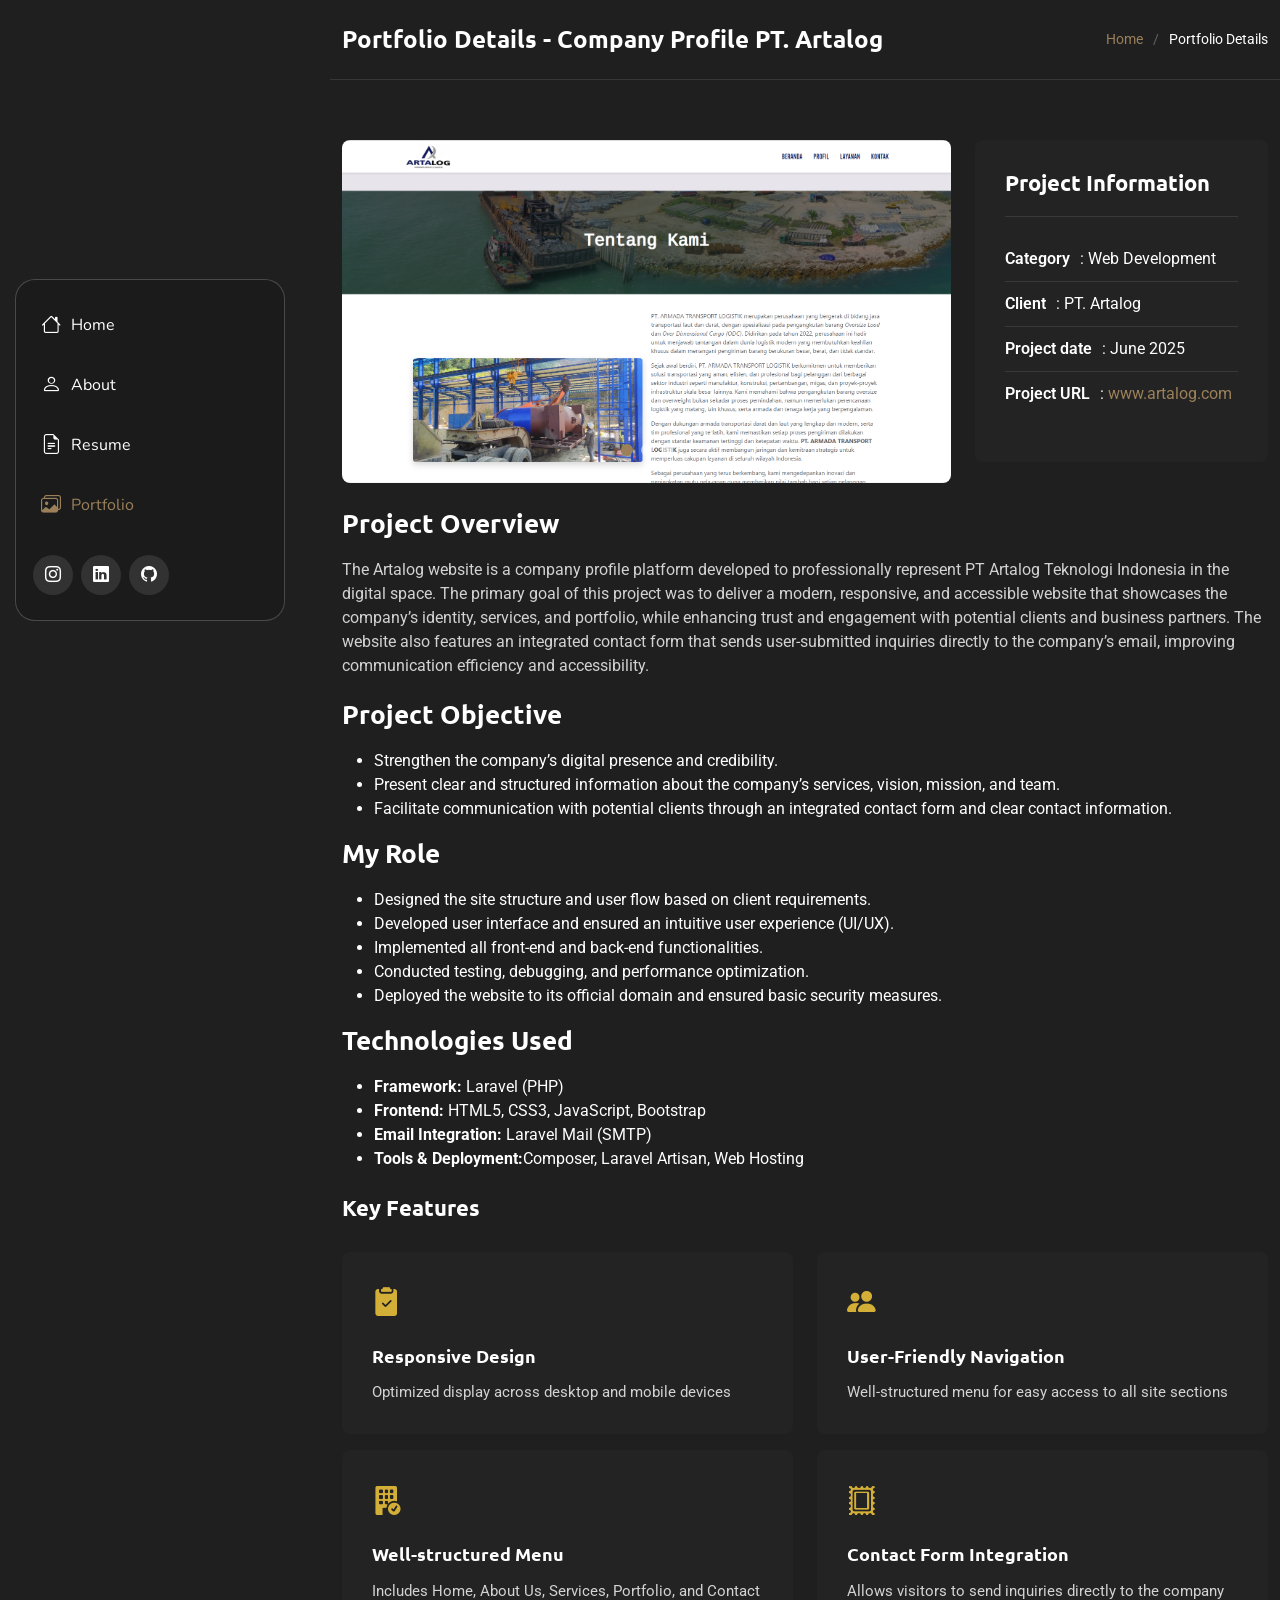
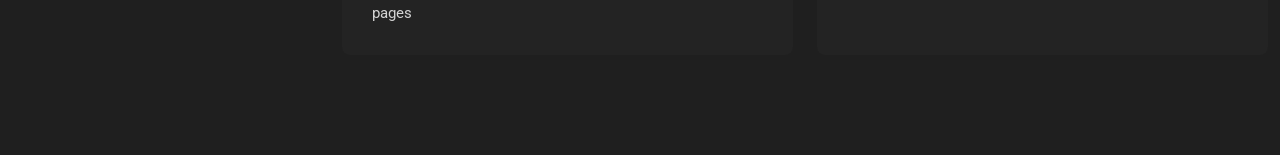
==== portfolio-details-1.html @ 183f801d "v1" ====
<!DOCTYPE html>
<html lang="en">

<head>
  <meta charset="utf-8">
  <meta content="width=device-width, initial-scale=1.0" name="viewport">
  <title>Portfolio Details - Company Profile PT. Artalog</title>
  <meta name="description" content="">
  <meta name="keywords" content="">

  <!-- Favicons -->
  <link href="assets/img/rocket.png" rel="icon">
  <link href="assets/img/rocket.png" rel="apple-touch-icon">

  <!-- Fonts -->
  <link href="https://fonts.googleapis.com" rel="preconnect">
  <link href="https://fonts.gstatic.com" rel="preconnect" crossorigin>
  <link href="https://fonts.googleapis.com/css2?family=Roboto:ital,wght@0,100;0,300;0,400;0,500;0,700;0,900;1,100;1,300;1,400;1,500;1,700;1,900&family=Ubuntu:ital,wght@0,300;0,400;0,500;0,700;1,300;1,400;1,500;1,700&family=Nunito:ital,wght@0,200;0,300;0,400;0,500;0,600;0,700;0,800;0,900;1,200;1,300;1,400;1,500;1,600;1,700;1,800;1,900&display=swap" rel="stylesheet">

  <!-- Vendor CSS Files -->
  <link href="assets/vendor/bootstrap/css/bootstrap.min.css" rel="stylesheet">
  <link href="assets/vendor/bootstrap-icons/bootstrap-icons.css" rel="stylesheet">
  <link href="assets/vendor/aos/aos.css" rel="stylesheet">
  <link href="assets/vendor/glightbox/css/glightbox.min.css" rel="stylesheet">
  <link href="assets/vendor/swiper/swiper-bundle.min.css" rel="stylesheet">
  <link rel="stylesheet" href="https://cdnjs.cloudflare.com/ajax/libs/font-awesome/4.7.0/css/font-awesome.min.css">

  <!-- Main CSS File -->
  <link href="assets/css/main.css" rel="stylesheet">

  <!-- =======================================================
  * Template Name: SnapFolio
  * Template URL: https://bootstrapmade.com/snapfolio-bootstrap-portfolio-template/
  * Updated: Jun 13 2025 with Bootstrap v5.3.6
  * Author: BootstrapMade.com
  * License: https://bootstrapmade.com/license/
  ======================================================== -->
</head>

<body class="portfolio-details-page">

  <header id="header" class="header dark-background d-flex flex-column justify-content-center">
    <i class="header-toggle d-xl-none bi bi-list"></i>

    <div class="header-container d-flex flex-column align-items-start">
      <nav id="navmenu" class="navmenu">
        <ul>
          <li><a href="index.html#hero"><i class="bi bi-house navicon"></i>Home</a></li>
          <li><a href="index.html#about"><i class="bi bi-person navicon"></i> About</a></li>
          <li><a href="index.html#resume"><i class="bi bi-file-earmark-text navicon"></i> Resume</a></li>
          <li><a href="index.html#portfolio" class="active"><i class="bi bi-images navicon"></i> Portfolio</a></li>
          <!-- <li><a href="#services"><i class="bi bi-hdd-stack navicon"></i> Services</a></li> -->
          <!-- <li class="dropdown"><a href="#"><i class="bi bi-menu-button navicon"></i> <span>Dropdown</span> <i class="bi bi-chevron-down toggle-dropdown"></i></a>
            <ul>
              <li><a href="#">Dropdown 1</a></li>
              <li class="dropdown"><a href="#"><span>Deep Dropdown</span> <i class="bi bi-chevron-down toggle-dropdown"></i></a>
                <ul>
                  <li><a href="#">Deep Dropdown 1</a></li>
                  <li><a href="#">Deep Dropdown 2</a></li>
                  <li><a href="#">Deep Dropdown 3</a></li>
                  <li><a href="#">Deep Dropdown 4</a></li>
                  <li><a href="#">Deep Dropdown 5</a></li>
                </ul>
              </li>
              <li><a href="#">Dropdown 2</a></li>
              <li><a href="#">Dropdown 3</a></li>
              <li><a href="#">Dropdown 4</a></li>
            </ul>
          </li> -->
          <!-- <li><a href="#contact"><i class="bi bi-envelope navicon"></i> Contact</a></li> -->
        </ul>
      </nav>

      <div class="social-links text-center">
        <!-- <a href="#" class="twitter"><i class="bi bi-twitter-x"></i></a> -->
        <!-- <a href="#" class="facebook"><i class="bi bi-facebook"></i></a> -->
        <a href="https://www.instagram.com/raihan_nurf/" target="_blank" class="instagram"><i class="bi bi-instagram"></i></a>
        <!-- <a href="#" class="google-plus"><i class="bi bi-skype"></i></a> -->
        <a href="https://linkedin.com/in/muhammad-raihan-226930242" target="_blank" class="linkedin"><i class="bi bi-linkedin"></i></a>
        <a href="https://github.com/MRaihanNurfaisal" target="_blank"><i class="bi bi-github"></i></a>
      </div>
      
    </div>

  </header>

  <main class="main">

    <!-- Page Title -->
    <div class="page-title dark-background">
      <div class="container d-lg-flex justify-content-between align-items-center">
        <h1 class="mb-2 mb-lg-0">Portfolio Details - Company Profile PT. Artalog</h1>
        <nav class="breadcrumbs">
          <ol>
            <li><a href="index.html">Home</a></li>
            <li class="current">Portfolio Details</li>
          </ol>
        </nav>
      </div>
    </div><!-- End Page Title -->

    <!-- Portfolio Details Section -->
    <section id="portfolio-details" class="portfolio-details section">

      <div class="container" data-aos="fade-up" data-aos-delay="100">

        <div class="row gy-4">

          <div class="col-lg-8">
            <div class="portfolio-details-slider swiper init-swiper">

              <script type="application/json" class="swiper-config">
                {
                  "loop": true,
                  "speed": 600,
                  "autoplay": {
                    "delay": 5000
                  },
                  "slidesPerView": "auto",
                  "pagination": {
                    "el": ".swiper-pagination",
                    "type": "bullets",
                    "clickable": true
                  }
                }
              </script>

              <div class="swiper-wrapper align-items-center">

                <div class="swiper-slide">
                  <img src="assets/img/portfolio/artalog.png" alt="Portfolio Image" class="img-fluid" loading="lazy">
                </div>

                <div class="swiper-slide">
                  <img src="assets/img/portfolio/artalog2.png" alt="Portfolio Image" class="img-fluid" loading="lazy">
                </div>

                <div class="swiper-slide">
                  <img src="assets/img/portfolio/artalog3.png" alt="Portfolio Image" class="img-fluid" loading="lazy">
                </div>

              </div>
              <div class="swiper-pagination"></div>
            </div>
          </div>

          <div class="col-lg-4">
            <div class="portfolio-info" data-aos="fade-left" data-aos-delay="200">
              <h3>Project Information</h3>
              <ul>
                <li><strong>Category</strong>: Web Development</li>
                <li><strong>Client</strong>: PT. Artalog</li>
                <li><strong>Project date</strong>: June 2025</li>
                <li><strong>Project URL</strong>: <a href="https://artalog.co.id/" target="_blank">www.artalog.com</a></li>
              </ul>
            </div>
          </div>

          <div class="col-lg-12">
            <div class="portfolio-description" data-aos="fade-up" data-aos-delay="300">
              <h2>Project Overview</h2>
              <p>
                The Artalog website is a company profile platform developed to professionally represent PT Artalog Teknologi Indonesia in the digital space. 
                The primary goal of this project was to deliver a modern, responsive, and accessible website that showcases the company’s identity, services, and 
                portfolio, while enhancing trust and engagement with potential clients and business partners. 
                The website also features an integrated contact form that sends user-submitted inquiries directly to the company’s email, improving communication efficiency and accessibility.
              </p>

              <h2>Project Objective</h2>
              <ul>
                <li>Strengthen the company’s digital presence and credibility.</li>
                <li>Present clear and structured information about the company’s services, vision, mission, and team.</li>
                <li>Facilitate communication with potential clients through an integrated contact form and clear contact information.</li>
              </ul>

              <h2>My Role</h2>
              <ul>
                <li>Designed the site structure and user flow based on client requirements.</li>
                <li>Developed user interface and ensured an intuitive user experience (UI/UX).</li>
                <li>Implemented all front-end and back-end functionalities.</li>
                <li>Conducted testing, debugging, and performance optimization.</li>
                <li>Deployed the website to its official domain and ensured basic security measures.</li>
              </ul>

                <h2>Technologies Used</h2>
                <ul>
                  <li><b>Framework:</b> Laravel (PHP)</li>
                  <li><b>Frontend:</b> HTML5, CSS3, JavaScript, Bootstrap</li>
                  <li><b>Email Integration:</b> Laravel Mail (SMTP)</li>
                  <li><b>Tools & Deployment:</b>Composer, Laravel Artisan, Web Hosting</li>
                </ul>


              <div class="features mt-4">
                <h3>Key Features</h3>
                <div class="row gy-3">
                  
                  <!-- Responsive Design -->
                  <div class="col-md-6">
                    <div class="feature-item" data-aos="fade-up" data-aos-delay="400">
                      <i class="bi bi-clipboard2-check-fill" style="font-size: 1.8rem; color: #d4af37;"></i>
                      <h4>Responsive Design</h4>
                      <p>Optimized display across desktop and mobile devices</p>
                    </div>
                  </div>

                  <!-- User-Friendly Navigation -->
                  <div class="col-md-6">
                    <div class="feature-item" data-aos="fade-up" data-aos-delay="500">
                      <i class="bi bi-people-fill" style="font-size: 1.8rem; color: #d4af37;"></i>
                      <h4>User-Friendly Navigation</h4>
                      <p>Well-structured menu for easy access to all site sections</p>
                    </div>
                  </div>

                  <!-- Well-Structured Menu -->
                  <div class="col-md-6">
                    <div class="feature-item" data-aos="fade-up" data-aos-delay="600">
                      <i class="bi bi-building-fill-check" style="font-size: 1.8rem; color: #d4af37;"></i>
                      <h4>Well-structured Menu</h4>
                      <p>Includes Home, About Us, Services, Portfolio, and Contact pages</p>
                    </div>
                  </div>

                  <!-- Contact Form Integration -->
                  <div class="col-md-6">
                    <div class="feature-item" data-aos="fade-up" data-aos-delay="700">
                      <i class="bi bi-postage" style="font-size: 1.8rem; color: #d4af37;"></i>
                      <h4>Contact Form Integration</h4>
                      <p>Allows visitors to send inquiries directly to the company</p>
                    </div>
                  </div>

                </div>
              </div>

            </div>
          </div>

        </div>

      </div>

    </section><!-- /Portfolio Details Section -->

  </main>

  <footer id="footer" class="footer position-relative">

    <div class="container">
      <!-- <div class="copyright text-center ">
        <p>© <span>Copyright</span> <strong class="px-1 sitename">iPortfolio</strong> <span>All Rights Reserved</span></p>
      </div>
      <div class="credits"> -->
        <!-- All the links in the footer should remain intact. -->
        <!-- You can delete the links only if you've purchased the pro version. -->
        <!-- Licensing information: https://bootstrapmade.com/license/ -->
        <!-- Purchase the pro version with working PHP/AJAX contact form: [buy-url] -->
        <!-- Designed by <a href="https://bootstrapmade.com/">BootstrapMade</a>
      </div> -->
    </div>

  </footer>

  <!-- Scroll Top -->
  <a href="#" id="scroll-top" class="scroll-top d-flex align-items-center justify-content-center"><i class="bi bi-arrow-up-short"></i></a>

  <!-- Preloader -->
  <div id="preloader"></div>

  <!-- Vendor JS Files -->
  <script src="assets/vendor/bootstrap/js/bootstrap.bundle.min.js"></script>
  <script src="assets/vendor/php-email-form/validate.js"></script>
  <script src="assets/vendor/aos/aos.js"></script>
  <script src="assets/vendor/typed.js/typed.umd.js"></script>
  <script src="assets/vendor/purecounter/purecounter_vanilla.js"></script>
  <script src="assets/vendor/waypoints/noframework.waypoints.js"></script>
  <script src="assets/vendor/isotope-layout/isotope.pkgd.min.js"></script>
  <script src="assets/vendor/imagesloaded/imagesloaded.pkgd.min.js"></script>
  <script src="assets/vendor/glightbox/js/glightbox.min.js"></script>
  <script src="assets/vendor/swiper/swiper-bundle.min.js"></script>

  <!-- Main JS File -->
  <script src="assets/js/main.js"></script>

</body>

</html>
---- assets/css/main.css ----
/**
* Template Name: SnapFolio
* Template URL: https://bootstrapmade.com/snapfolio-bootstrap-portfolio-template/
* Updated: Jun 13 2025 with Bootstrap v5.3.6
* Author: BootstrapMade.com
* License: https://bootstrapmade.com/license/
*/

/*--------------------------------------------------------------
# Font & Color Variables
# Help: https://bootstrapmade.com/color-system/
--------------------------------------------------------------*/
/* Fonts */
:root {
  --default-font: "Roboto",  system-ui, -apple-system, "Segoe UI", Roboto, "Helvetica Neue", Arial, "Noto Sans", "Liberation Sans", sans-serif, "Apple Color Emoji", "Segoe UI Emoji", "Segoe UI Symbol", "Noto Color Emoji";
  --heading-font: "Ubuntu",  sans-serif;
  --nav-font: "Nunito",  sans-serif;
}

/* Global Colors - The following color variables are used throughout the website. Updating them here will change the color scheme of the entire website */
:root { 
  --background-color: #1f1f1f; /* Background color for the entire website, including individual sections */
  --default-color: #ffffff; /* Default color used for the majority of the text content across the entire website */
  --heading-color: #ffffff; /* Color for headings, subheadings and title throughout the website */
  --accent-color: #9b805a; /* Accent color that represents your brand on the website. It's used for buttons, links, and other elements that need to stand out */
  --surface-color: #232323; /* The surface color is used as a background of boxed elements within sections, such as cards, icon boxes, or other elements that require a visual separation from the global background. */
  --contrast-color: #ffffff; /* Contrast color for text, ensuring readability against backgrounds of accent, heading, or default colors. */
}

/* Nav Menu Colors - The following color variables are used specifically for the navigation menu. They are separate from the global colors to allow for more customization options */
:root {
  --nav-color: #ffffff;  /* The default color of the main navmenu links */
  --nav-hover-color: #9b805a; /* Applied to main navmenu links when they are hovered over or active */
  --nav-mobile-background-color: #393939; /* Used as the background color for mobile navigation menu */
  --nav-dropdown-background-color: #393939; /* Used as the background color for dropdown items that appear when hovering over primary navigation items */
  --nav-dropdown-color: #ffffff; /* Used for navigation links of the dropdown items in the navigation menu. */
  --nav-dropdown-hover-color: #9b805a; /* Similar to --nav-hover-color, this color is applied to dropdown navigation links when they are hovered over. */
}

/* Color Presets - These classes override global colors when applied to any section or element, providing reuse of the sam color scheme. */

.light-background {
  --background-color: #2c2c2c;
  --surface-color: #323232;
}

.dark-background {
  --background-color: #040b14;
  --default-color: #ffffff;
  --heading-color: #ffffff;
  --surface-color: #151f2b;
  --contrast-color: #ffffff;
}

/* Smooth scroll */
:root {
  scroll-behavior: smooth;
}

/*--------------------------------------------------------------
# General Styling & Shared Classes
--------------------------------------------------------------*/
body {
  color: var(--default-color);
  background-color: var(--background-color);
  font-family: var(--default-font);
}

a {
  color: var(--accent-color);
  text-decoration: none;
  transition: 0.3s;
}

a:hover {
  color: color-mix(in srgb, var(--accent-color), transparent 25%);
  text-decoration: none;
}

h1,
h2,
h3,
h4,
h5,
h6 {
  color: var(--heading-color);
  font-family: var(--heading-font);
}

/* PHP Email Form Messages
------------------------------*/
.php-email-form .error-message {
  display: none;
  background: #df1529;
  color: #ffffff;
  text-align: left;
  padding: 15px;
  margin-bottom: 24px;
  font-weight: 600;
}

.php-email-form .sent-message {
  display: none;
  color: #ffffff;
  background: #059652;
  text-align: center;
  padding: 15px;
  margin-bottom: 24px;
  font-weight: 600;
}

.php-email-form .loading {
  display: none;
  background: var(--surface-color);
  text-align: center;
  padding: 15px;
  margin-bottom: 24px;
}

.php-email-form .loading:before {
  content: "";
  display: inline-block;
  border-radius: 50%;
  width: 24px;
  height: 24px;
  margin: 0 10px -6px 0;
  border: 3px solid var(--accent-color);
  border-top-color: var(--surface-color);
  animation: php-email-form-loading 1s linear infinite;
}

@keyframes php-email-form-loading {
  0% {
    transform: rotate(0deg);
  }

  100% {
    transform: rotate(360deg);
  }
}

/*--------------------------------------------------------------
# Global Header
--------------------------------------------------------------*/
.header {
  --background-color: #1b1b1b;
  color: var(--default-color);
  position: fixed;
  top: 0;
  left: 0;
  bottom: 0;
  padding: 0 15px;
  width: 300px;
  transition: all ease-in-out 0.3s;
  overflow-y: auto;
  z-index: 997;
}

.header .header-container {
  border-radius: 20px;
  padding: 15px;
  background-color: var(--background-color);
  border: 1px solid color-mix(in srgb, var(--default-color), transparent 80%);
}

.header .social-links {
  margin: 0 0 10px 0;
}

.header .social-links a {
  font-size: 16px;
  display: inline-flex;
  align-items: center;
  justify-content: center;
  background: color-mix(in srgb, var(--default-color), transparent 90%);
  color: var(--default-color);
  margin: 0 2px;
  border-radius: 50%;
  text-align: center;
  width: 40px;
  height: 40px;
  transition: 0.3s;
}

.header .social-links a:hover {
  color: var(--contrast-color);
  background: var(--accent-color);
}

@media (min-width: 1200px) {

  .header~main,
  .header~#footer {
    margin-left: 330px;
  }
}

@media (max-width: 1199px) {
  .header {
    left: -100%;
  }
}

.header.header-show {
  left: 0;
}

.header .header-toggle {
  color: var(--contrast-color);
  background-color: var(--accent-color);
  font-size: 22px;
  display: flex;
  align-items: center;
  justify-content: center;
  width: 40px;
  height: 40px;
  border-radius: 50%;
  cursor: pointer;
  position: fixed;
  top: 15px;
  right: 15px;
  z-index: 9999;
  transition: background-color 0.3s;
}

.header .header-toggle:hover {
  color: var(--contrast-color);
  background-color: color-mix(in srgb, var(--accent-color) 90%, white 15%);
}

/*--------------------------------------------------------------
# Navigation Menu
--------------------------------------------------------------*/
.mobile-nav-toggle {
  display: none;
}

.navmenu {
  padding: 0;
  z-index: 9997;
  width: 100%;
}

.navmenu ul {
  list-style: none;
  padding: 0 0 20px 0;
  margin: 0;
}

.navmenu a,
.navmenu a:focus {
  color: var(--nav-color);
  padding: 15px 10px;
  font-family: var(--nav-font);
  font-size: 16px;
  font-weight: 400;
  display: flex;
  align-items: center;
  white-space: nowrap;
  transition: 0.3s;
  width: 100%;
}

.navmenu a .navicon,
.navmenu a:focus .navicon {
  font-size: 20px;
  margin-right: 10px;
}

.navmenu a .toggle-dropdown,
.navmenu a:focus .toggle-dropdown {
  font-size: 12px;
  line-height: 0;
  margin-left: auto;
  width: 30px;
  height: 30px;
  display: flex;
  align-items: center;
  justify-content: center;
  border-radius: 50%;
  transition: 0.3s;
  flex-shrink: 0;
  background-color: color-mix(in srgb, var(--accent-color), transparent 90%);
}

.navmenu a .toggle-dropdown:hover,
.navmenu a:focus .toggle-dropdown:hover {
  background-color: var(--accent-color);
  color: var(--contrast-color);
}

.navmenu a:hover,
.navmenu .active,
.navmenu .active:focus {
  color: var(--nav-hover-color);
}

.navmenu a:hover .navicon,
.navmenu .active .navicon,
.navmenu .active:focus .navicon {
  color: var(--accent-color);
}

.navmenu .active .toggle-dropdown,
.navmenu .active:focus .toggle-dropdown {
  background-color: var(--accent-color);
  color: var(--contrast-color);
  transform: rotate(180deg);
}

.navmenu .dropdown {
  display: block;
}

.navmenu .dropdown a,
.navmenu .dropdown a:focus {
  color: --nav-dropdown-color;
}

.navmenu .dropdown a:hover,
.navmenu .dropdown .active,
.navmenu .dropdown .active:focus {
  color: var(--nav-dropdown-hover-color);
}

.navmenu .dropdown ul {
  position: static;
  display: none;
  z-index: 99;
  padding: 5px 10px;
  margin: 5px 10px;
  background-color: var(--nav-dropdown-background-color);
  border: 1px solid color-mix(in srgb, var(--default-color), transparent 90%);
  box-shadow: none;
  transition: all 0.5s ease-in-out;
}

.navmenu .dropdown ul ul {
  background-color: rgba(33, 37, 41, 0.1);
}

.navmenu .dropdown>.dropdown-active {
  display: block;
  background-color: rgba(33, 37, 41, 0.03);
}

/*--------------------------------------------------------------
# Global Footer
--------------------------------------------------------------*/
.footer {
  color: var(--default-color);
  background-color: var(--background-color);
  font-size: 14px;
  padding: 0 0 40px 0;
  position: relative;
}

.footer .copyright {
  padding-top: 40px;
  border-top: 1px solid color-mix(in srgb, var(--default-color), transparent 90%);
}

.footer .copyright p {
  margin-bottom: 0;
}

.footer .credits {
  margin-top: 4px;
  font-size: 13px;
  text-align: center;
}

/*--------------------------------------------------------------
# Preloader
--------------------------------------------------------------*/
#preloader {
  position: fixed;
  inset: 0;
  z-index: 999999;
  overflow: hidden;
  background: var(--background-color);
  transition: all 0.6s ease-out;
}

#preloader:before {
  content: "";
  position: fixed;
  top: calc(50% - 30px);
  left: calc(50% - 30px);
  border: 6px solid #ffffff;
  border-color: var(--accent-color) transparent var(--accent-color) transparent;
  border-radius: 50%;
  width: 60px;
  height: 60px;
  animation: animate-preloader 1.5s linear infinite;
}

@keyframes animate-preloader {
  0% {
    transform: rotate(0deg);
  }

  100% {
    transform: rotate(360deg);
  }
}

/*--------------------------------------------------------------
# Scroll Top Button
--------------------------------------------------------------*/
.scroll-top {
  position: fixed;
  visibility: hidden;
  opacity: 0;
  right: 15px;
  bottom: -15px;
  z-index: 99999;
  background-color: var(--accent-color);
  width: 44px;
  height: 44px;
  border-radius: 50px;
  transition: all 0.4s;
}

.scroll-top i {
  font-size: 24px;
  color: var(--contrast-color);
  line-height: 0;
}

.scroll-top:hover {
  background-color: color-mix(in srgb, var(--accent-color), transparent 20%);
  color: var(--contrast-color);
}

.scroll-top.active {
  visibility: visible;
  opacity: 1;
  bottom: 15px;
}

/*--------------------------------------------------------------
# Disable aos animation delay on mobile devices
--------------------------------------------------------------*/
@media screen and (max-width: 768px) {
  [data-aos-delay] {
    transition-delay: 0 !important;
  }
}

/*--------------------------------------------------------------
# Global Page Titles & Breadcrumbs
--------------------------------------------------------------*/
.page-title {
  color: var(--default-color);
  padding: 25px 0 0 0;
  position: relative;
}

.page-title .container {
  border-bottom: 1px solid color-mix(in srgb, var(--default-color), transparent 90%);
  padding-bottom: 25px;
}

.page-title h1 {
  font-size: 24px;
  font-weight: 700;
}

.page-title .breadcrumbs ol {
  display: flex;
  flex-wrap: wrap;
  list-style: none;
  padding: 0;
  margin: 0;
  font-size: 14px;
  font-weight: 400;
}

.page-title .breadcrumbs ol li+li {
  padding-left: 10px;
}

.page-title .breadcrumbs ol li+li::before {
  content: "/";
  display: inline-block;
  padding-right: 10px;
  color: color-mix(in srgb, var(--default-color), transparent 70%);
}

/*--------------------------------------------------------------
# Global Sections
--------------------------------------------------------------*/
section,
.section {
  color: var(--default-color);
  background-color: var(--background-color);
  padding: 60px 0;
  overflow: clip;
}

/*--------------------------------------------------------------
# Global Section Titles
--------------------------------------------------------------*/
.section-title {
  text-align: center;
  padding-bottom: 60px;
  position: relative;
}

.section-title h2 {
  font-size: 32px;
  font-weight: 700;
  position: relative;
}

.section-title h2:before,
.section-title h2:after {
  content: "";
  width: 50px;
  height: 2px;
  background: var(--accent-color);
  display: inline-block;
}

.section-title h2:before {
  margin: 0 15px 10px 0;
}

.section-title h2:after {
  margin: 0 0 10px 15px;
}

.section-title p {
  margin-bottom: 0;
}

/*--------------------------------------------------------------
# Hero Section
--------------------------------------------------------------*/
.hero {
  min-height: 100vh;
  position: relative;
  overflow: hidden;
  display: flex;
  align-items: center;
}

.hero .background-elements {
  position: absolute;
  top: 0;
  left: 0;
  width: 100%;
  height: 100%;
  z-index: 1;
  overflow: hidden;
}

.hero .background-elements .bg-circle {
  position: absolute;
  border-radius: 50%;
  background: linear-gradient(45deg, color-mix(in srgb, var(--accent-color), transparent 90%), color-mix(in srgb, var(--accent-color), transparent 95%));
  animation: float 6s ease-in-out infinite;
}

.hero .background-elements .bg-circle.circle-1 {
  width: 300px;
  height: 300px;
  top: 10%;
  right: 10%;
  animation-delay: 0s;
}

.hero .background-elements .bg-circle.circle-2 {
  width: 200px;
  height: 200px;
  bottom: 20%;
  left: 5%;
  animation-delay: 2s;
}

.hero .hero-content {
  position: relative;
  width: 100%;
  z-index: 2;
}

.hero .container {
  position: relative;
  z-index: 3;
}

.hero .hero-text h1 {
  font-size: 72px;
  font-weight: 800;
  line-height: 1.1;
  margin-bottom: 15px;
  color: var(--heading-color);
}

.hero .hero-text h1 .accent-text {
  color: var(--accent-color);
  position: relative;
}

.hero .hero-text h1 .accent-text::after {
  content: "";
  position: absolute;
  bottom: -5px;
  left: 0;
  width: 100%;
  height: 3px;
  background: linear-gradient(90deg, var(--accent-color), color-mix(in srgb, var(--accent-color), transparent 50%));
}

.hero .hero-text h2 {
  font-size: 32px;
  font-weight: 600;
  color: var(--heading-color);
  margin-bottom: 10px;
}

.hero .hero-text .lead {
  font-size: 24px;
  margin-bottom: 20px;
  color: var(--default-color);
}

.hero .hero-text .lead span {
  color: var(--accent-color);
  font-weight: 600;
  border-bottom: 2px solid var(--accent-color);
  padding-bottom: 2px;
}

.hero .hero-text .description {
  font-size: 18px;
  line-height: 1.6;
  color: color-mix(in srgb, var(--default-color), transparent 20%);
  margin-bottom: 40px;
  max-width: 500px;
}

.hero .hero-actions {
  display: flex;
  gap: 20px;
  margin-bottom: 40px;
  flex-wrap: wrap;
}

.hero .hero-actions .btn {
  padding: 14px 30px;
  font-size: 16px;
  font-weight: 600;
  border-radius: 50px;
  text-decoration: none;
  transition: all 0.3s ease;
  border: 2px solid;
}

.hero .hero-actions .btn.btn-primary {
  background-color: var(--accent-color);
  color: var(--contrast-color);
  border-color: var(--accent-color);
}

.hero .hero-actions .btn.btn-primary:hover {
  background-color: color-mix(in srgb, var(--accent-color), black 10%);
  transform: translateY(-2px);
  box-shadow: 0 8px 25px color-mix(in srgb, var(--accent-color), transparent 70%);
}

.hero .hero-actions .btn.btn-outline {
  background-color: transparent;
  color: var(--accent-color);
  border-color: var(--accent-color);
}

.hero .hero-actions .btn.btn-outline:hover {
  background-color: var(--accent-color);
  color: var(--contrast-color);
  transform: translateY(-2px);
}

.hero .social-links {
  display: flex;
  gap: 20px;
}

.hero .social-links a {
  width: 50px;
  height: 50px;
  display: flex;
  align-items: center;
  justify-content: center;
  background-color: var(--surface-color);
  color: color-mix(in srgb, var(--default-color), transparent 40%);
  border-radius: 50%;
  font-size: 20px;
  transition: all 0.3s ease;
}

.hero .social-links a:hover {
  color: var(--contrast-color);
  background-color: var(--accent-color);
  transform: translateY(-3px);
  box-shadow: 0 8px 25px color-mix(in srgb, var(--accent-color), transparent 70%);
}

.hero .hero-visual {
  display: flex;
  justify-content: center;
  align-items: center;
  height: 100%;
}

.hero .hero-visual .profile-container {
  position: relative;
  width: 400px;
  height: 400px;
}

.hero .hero-visual .profile-container .profile-background {
  position: absolute;
  top: 20px;
  left: 20px;
  width: 100%;
  height: 100%;
  background: linear-gradient(135deg, var(--accent-color), color-mix(in srgb, var(--accent-color), var(--heading-color) 30%));
  border-radius: 30px;
  z-index: 1;
}

.hero .hero-visual .profile-container .profile-image {
  position: relative;
  width: 100%;
  height: 100%;
  object-fit: cover;
  border-radius: 30px;
  z-index: 2;
  box-shadow: 0 20px 40px color-mix(in srgb, var(--default-color), transparent 85%);
}

.hero .hero-visual .profile-container .floating-elements .floating-icon {
  position: absolute;
  width: 60px;
  height: 60px;
  background-color: var(--surface-color);
  border-radius: 50%;
  display: flex;
  align-items: center;
  justify-content: center;
  font-size: 24px;
  color: var(--accent-color);
  box-shadow: 0 8px 25px color-mix(in srgb, var(--default-color), transparent 85%);
  animation: floatIcon 4s ease-in-out infinite;
}

.hero .hero-visual .profile-container .floating-elements .floating-icon.icon-1 {
  top: -10px;
  right: 50px;
  animation-delay: 0s;
}

.hero .hero-visual .profile-container .floating-elements .floating-icon.icon-2 {
  bottom: 80px;
  right: -20px;
  animation-delay: 1s;
}

.hero .hero-visual .profile-container .floating-elements .floating-icon.icon-3 {
  bottom: -10px;
  left: 50px;
  animation-delay: 2s;
}

.hero .hero-visual .profile-container .floating-elements .floating-icon.icon-4 {
  top: 100px;
  left: -20px;
  animation-delay: 3s;
}

@keyframes float {

  0%,
  100% {
    transform: translateY(0px);
  }

  50% {
    transform: translateY(-20px);
  }
}

@keyframes floatIcon {

  0%,
  100% {
    transform: translateY(0px) rotate(0deg);
  }

  50% {
    transform: translateY(-10px) rotate(5deg);
  }
}

@media (max-width: 992px) {
  .hero .hero-text {
    text-align: center;
    margin-bottom: 50px;
  }

  .hero .hero-text h1 {
    font-size: 56px;
  }

  .hero .hero-text h2 {
    font-size: 28px;
  }

  .hero .hero-text .lead {
    font-size: 20px;
  }

  .hero .hero-visual .profile-container {
    width: 350px;
    height: 350px;
  }
}

@media (max-width: 768px) {
  .hero .hero-text h1 {
    font-size: 42px;
  }

  .hero .hero-text h2 {
    font-size: 24px;
  }

  .hero .hero-text .lead {
    font-size: 18px;
  }

  .hero .hero-text .description {
    font-size: 16px;
  }

  .hero .hero-actions {
    justify-content: center;
  }

  .hero .hero-actions .btn {
    padding: 12px 25px;
    font-size: 14px;
  }

  .hero .hero-visual .profile-container {
    width: 300px;
    height: 300px;
  }

  .hero .hero-visual .profile-container .floating-elements .floating-icon {
    width: 50px;
    height: 50px;
    font-size: 20px;
  }

  .hero .background-elements .bg-circle.circle-1 {
    width: 200px;
    height: 200px;
  }

  .hero .background-elements .bg-circle.circle-2 {
    width: 150px;
    height: 150px;
  }

  .hero .background-elements .bg-circle.circle-3 {
    width: 100px;
    height: 100px;
  }
}

/*--------------------------------------------------------------
# About Section
--------------------------------------------------------------*/
.about .profile-card {
  background: linear-gradient(135deg, var(--surface-color) 0%, color-mix(in srgb, var(--surface-color), var(--accent-color) 5%) 100%);
  border-radius: 2rem;
  padding: 2.5rem;
  text-align: center;
  box-shadow: 0 20px 40px rgba(0, 0, 0, 0.08);
  border: 1px solid color-mix(in srgb, var(--accent-color), transparent 90%);
  position: relative;
  overflow: hidden;
}

.about .profile-card::before {
  content: "";
  position: absolute;
  top: 0;
  left: 0;
  right: 0;
  height: 4px;
  background: linear-gradient(90deg, var(--accent-color), color-mix(in srgb, var(--accent-color), var(--heading-color) 30%));
}

@media (max-width: 991px) {
  .about .profile-card {
    margin-bottom: 3rem;
  }
}

.about .profile-header {
  position: relative;
  margin-bottom: 2rem;
}

.about .profile-header .profile-image {
  width: 160px;
  height: 160px;
  margin: 0 auto 1.5rem;
  border-radius: 50%;
  overflow: hidden;
  border: 4px solid var(--accent-color);
  box-shadow: 0 10px 30px rgba(0, 0, 0, 0.15);
}

.about .profile-header .profile-image img {
  width: 100%;
  height: 100%;
  object-fit: cover;
}

.about .profile-header .profile-badge {
  position: absolute;
  bottom: 20px;
  right: calc(50% - 65px);
  width: 32px;
  height: 32px;
  background-color: var(--accent-color);
  border-radius: 50%;
  display: flex;
  align-items: center;
  justify-content: center;
  border: 3px solid var(--surface-color);
}

.about .profile-header .profile-badge i {
  color: var(--contrast-color);
  font-size: 14px;
}

.about .profile-content h3 {
  font-size: 1.5rem;
  font-weight: 700;
  margin-bottom: 0.5rem;
  color: var(--heading-color);
}

.about .profile-content .profession {
  color: var(--accent-color);
  font-weight: 500;
  margin-bottom: 2rem;
}

.about .contact-links {
  display: flex;
  flex-direction: column;
  gap: 1rem;
}

.about .contact-links .contact-item {
  display: flex;
  align-items: center;
  gap: 0.75rem;
  padding: 0.75rem 1rem;
  background-color: color-mix(in srgb, var(--surface-color), var(--background-color) 50%);
  border-radius: 0.75rem;
  text-decoration: none;
  color: var(--default-color);
  transition: all 0.3s;
  border: 1px solid color-mix(in srgb, var(--default-color), transparent 90%);
}

.about .contact-links .contact-item:hover {
  background-color: var(--accent-color);
  color: var(--contrast-color);
  transform: translateY(-2px);
  box-shadow: 0 5px 20px color-mix(in srgb, var(--accent-color), transparent 70%);
}

.about .contact-links .contact-item i {
  font-size: 1rem;
  width: 18px;
}

.about .about-content {
  padding-left: 3rem;
}

@media (max-width: 991px) {
  .about .about-content {
    padding-left: 0;
  }
}

.about .about-content .section-header {
  margin-bottom: 2rem;
}

.about .about-content .section-header .badge-text {
  display: inline-block;
  background: linear-gradient(135deg, var(--accent-color), color-mix(in srgb, var(--accent-color), var(--heading-color) 20%));
  color: var(--contrast-color);
  padding: 0.5rem 1.5rem;
  border-radius: 2rem;
  font-size: 0.875rem;
  font-weight: 600;
  letter-spacing: 0.5px;
  margin-bottom: 1.5rem;
}

.about .about-content .section-header h2 {
  font-size: 2.25rem;
  font-weight: 700;
  line-height: 1.3;
  margin: 0;
}

@media (max-width: 768px) {
  .about .about-content .section-header h2 {
    font-size: 1.875rem;
  }
}

.about .about-content .description {
  margin-bottom: 2.5rem;
}

.about .about-content .description p {
  font-size: 1.1rem;
  line-height: 1.7;
  color: color-mix(in srgb, var(--default-color), transparent 20%);
  margin-bottom: 1.5rem;
}

.about .about-content .description p:last-child {
  margin-bottom: 0;
}

.stats-section {
  display: flex;
  justify-content: center;
  padding: 3rem 1rem;
}

.stats-grid {
  display: grid;
  grid-template-columns: repeat(2, 1fr);
  gap: 2rem;
  padding: 2rem;
  background-color: var(--surface-color);
  border-radius: 1.5rem;
  box-shadow: 0 10px 30px rgba(0, 0, 0, 0.05);
  max-width: 600px;
  width: 100%;
}

.stat-item {
  text-align: center;
}

.stat-number {
  font-size: 2rem;
  font-weight: 700;
  color: var(--accent-color);
  margin-bottom: 0.5rem;
}

.stat-label {
  font-size: 0.875rem;
  color: color-mix(in srgb, var(--default-color), transparent 40%);
  font-weight: 500;
}

@media (max-width: 768px) {
  .stats-grid {
    grid-template-columns: 1fr;
    text-align: center;
  }
}

.about .stats-grid {
  display: grid;
  grid-template-columns: repeat(2, 1fr);
  gap: 2rem;
  margin-bottom: 2.5rem;
  padding: 2rem;
  background-color: var(--surface-color);
  border-radius: 1.5rem;
  box-shadow: 0 10px 30px rgba(0, 0, 0, 0.05);
}

@media (max-width: 768px) {
  .about .stats-grid {
    grid-template-columns: 1fr;
    gap: 1.5rem;
    text-align: center;
  }
}

.about .stats-grid .stat-item {
  text-align: center;
}

.about .stats-grid .stat-item .stat-number {
  font-size: 2rem;
  font-weight: 700;
  color: var(--accent-color);
  display: block;
  margin-bottom: 0.5rem;
}

.about .stats-grid .stat-item .stat-label {
  font-size: 0.875rem;
  color: color-mix(in srgb, var(--default-color), transparent 40%);
  font-weight: 500;
}

.about .details-grid {
  margin-bottom: 2.5rem;
}

.about .details-grid .detail-row {
  display: grid;
  grid-template-columns: 1fr 1fr;
  gap: 2rem;
  margin-bottom: 1.5rem;
}

@media (max-width: 768px) {
  .about .details-grid .detail-row {
    grid-template-columns: 1fr;
    gap: 1rem;
  }
}

.about .details-grid .detail-row:last-child {
  margin-bottom: 0;
}

.about .details-grid .detail-item .detail-label {
  display: block;
  font-size: 0.875rem;
  color: color-mix(in srgb, var(--default-color), transparent 50%);
  margin-bottom: 0.5rem;
  font-weight: 500;
}

.about .details-grid .detail-item .detail-value {
  display: block;
  font-weight: 600;
  color: var(--heading-color);
  font-size: 1rem;
}

.about .cta-section {
  display: flex;
  gap: 1rem;
  flex-wrap: wrap;
}

.about .cta-section .btn {
  padding: 0.875rem 2rem;
  border-radius: 0.75rem;
  font-weight: 600;
  text-decoration: none;
  transition: all 0.3s;
  display: inline-flex;
  align-items: center;
  gap: 0.5rem;
  border: 2px solid transparent;
}

.about .cta-section .btn.btn-primary {
  background-color: var(--accent-color);
  color: var(--contrast-color);
}

.about .cta-section .btn.btn-primary:hover {
  background-color: color-mix(in srgb, var(--accent-color), black 15%);
  transform: translateY(-2px);
  box-shadow: 0 10px 30px color-mix(in srgb, var(--accent-color), transparent 60%);
}

.about .cta-section .btn.btn-outline {
  background-color: transparent;
  color: var(--default-color);
  border-color: color-mix(in srgb, var(--default-color), transparent 70%);
}

.about .cta-section .btn.btn-outline:hover {
  border-color: var(--accent-color);
  transform: translateY(-2px);
}

/*--------------------------------------------------------------
# Stats Section
--------------------------------------------------------------*/
.stats .stats-wrapper {
  display: grid;
  grid-template-columns: repeat(4, 1fr);
  gap: 20px;
}

@media (max-width: 992px) {
  .stats .stats-wrapper {
    grid-template-columns: repeat(2, 1fr);
  }
}

@media (max-width: 576px) {
  .stats .stats-wrapper {
    grid-template-columns: 1fr;
  }
}

.stats .stats-item {
  background: linear-gradient(135deg, color-mix(in srgb, var(--surface-color), transparent 5%), var(--surface-color));
  border-radius: 15px;
  padding: 40px 20px;
  text-align: center;
  position: relative;
  transition: transform 0.3s ease, box-shadow 0.3s ease;
  box-shadow: 0 10px 30px rgba(0, 0, 0, 0.05);
  overflow: hidden;
}

.stats .stats-item:hover {
  transform: translateY(-10px);
  box-shadow: 0 15px 35px rgba(0, 0, 0, 0.1);
}

.stats .stats-item:hover .icon-wrapper {
  transform: scale(1.1);
}

.stats .stats-item:nth-child(1) .icon-wrapper {
  background-color: color-mix(in srgb, var(--accent-color), transparent 85%);
}

.stats .stats-item:nth-child(1) .icon-wrapper i {
  color: color-mix(in srgb, var(--accent-color), transparent 10%);
}

.stats .stats-item:nth-child(2) .icon-wrapper {
  background-color: color-mix(in srgb, #ff7e00, transparent 85%);
}

.stats .stats-item:nth-child(2) .icon-wrapper i {
  color: color-mix(in srgb, #ff7e00, transparent 10%);
}

.stats .stats-item:nth-child(3) .icon-wrapper {
  background-color: color-mix(in srgb, #00c875, transparent 85%);
}

.stats .stats-item:nth-child(3) .icon-wrapper i {
  color: color-mix(in srgb, #00c875, transparent 10%);
}

.stats .stats-item:nth-child(4) .icon-wrapper {
  background-color: color-mix(in srgb, #e83e8c, transparent 85%);
}

.stats .stats-item:nth-child(4) .icon-wrapper i {
  color: color-mix(in srgb, #e83e8c, transparent 10%);
}

.stats .stats-item .icon-wrapper {
  width: 80px;
  height: 80px;
  border-radius: 50%;
  display: flex;
  align-items: center;
  justify-content: center;
  margin: 0 auto 20px;
  transition: transform 0.3s ease;
}

.stats .stats-item .icon-wrapper i {
  font-size: 36px;
}

.stats .stats-item span {
  display: block;
  font-size: 48px;
  font-weight: 700;
  color: var(--heading-color);
  margin-bottom: 10px;
  line-height: 1;
  font-family: var(--heading-font);
}

.stats .stats-item p {
  color: var(--default-color);
  font-size: 18px;
  margin: 0;
  font-weight: 500;
  font-family: var(--heading-font);
  opacity: 0.8;
}

/*--------------------------------------------------------------
# Skills Section
--------------------------------------------------------------*/
.skills .skills-category {
  background-color: var(--surface-color);
  padding: 30px;
  border-radius: 8px;
  box-shadow: 0 0 20px rgba(0, 0, 0, 0.05);
  height: 100%;
  transition: transform 0.3s;
}

.skills .skills-category:hover {
  transform: translateY(-5px);
}

.skills .skills-category h3 {
  font-size: 24px;
  margin-bottom: 25px;
  position: relative;
  padding-bottom: 15px;
}

.skills .skills-category h3:after {
  content: "";
  position: absolute;
  bottom: 0;
  left: 0;
  width: 50px;
  height: 2px;
  background-color: var(--accent-color);
}

.skills .skill-item {
  margin-bottom: 25px;
}

.skills .skill-item:last-child {
  margin-bottom: 0;
}

.skills .skill-item h4 {
  font-size: 16px;
  margin-bottom: 8px;
}

.skills .skill-item .skill-percentage {
  font-size: 14px;
  color: color-mix(in srgb, var(--heading-color), transparent 30%);
}

.skills .skill-item .progress {
  height: 8px;
  background-color: color-mix(in srgb, var(--accent-color), transparent 90%);
  border-radius: 20px;
  overflow: hidden;
  position: relative;
}

.skills .skill-item .progress .progress-bar {
  background-color: var(--accent-color);
  transition: width 1.5s ease-in-out;
  width: 0;
  height: 100%;
  border-radius: 20px;
}

.skills .skill-item .skill-tooltip {
  font-size: 14px;
  color: color-mix(in srgb, var(--default-color), transparent 30%);
  margin-top: 8px;
  opacity: 0;
  transform: translateY(-5px);
  transition: all 0.3s;
}

.skills .skill-item:hover .skill-tooltip {
  opacity: 1;
  transform: translateY(0);
}

.skills .skill-box {
  background-color: var(--surface-color);
  padding: 25px 20px;
  border-radius: 8px;
  text-align: center;
  transition: all 0.3s;
  height: 100%;
  position: relative;
  overflow: hidden;
  box-shadow: 0 0 15px rgba(0, 0, 0, 0.05);
}

.skills .skill-box:hover {
  transform: translateY(-5px);
}

.skills .skill-box:hover i {
  color: var(--accent-color);
  transform: scale(1.1);
}

.skills .skill-box:hover .skill-tooltip {
  opacity: 1;
  transform: translateY(0);
}

.skills .skill-box i {
  font-size: 36px;
  color: color-mix(in srgb, var(--accent-color), transparent 20%);
  margin-bottom: 15px;
  display: inline-block;
  transition: all 0.3s;
}

.skills .skill-box h4 {
  font-size: 18px;
  margin-bottom: 10px;
}

.skills .skill-box .skill-tooltip {
  font-size: 14px;
  color: color-mix(in srgb, var(--default-color), transparent 30%);
  opacity: 0;
  transform: translateY(5px);
  transition: all 0.3s;
}

@media (max-width: 991.98px) {
  .skills .skills-category {
    margin-bottom: 30px;
  }

  .skills .skills-category:last-child {
    margin-bottom: 0;
  }
}

@media (max-width: 767.98px) {
  .skills .skill-box {
    margin-bottom: 20px;
  }

  .skills .skill-box:last-child {
    margin-bottom: 0;
  }
}

/*--------------------------------------------------------------
# Resume Section
--------------------------------------------------------------*/
.resume .resume-side {
  background-color: var(--surface-color);
  padding: 2rem;
  border-radius: 10px;
  box-shadow: 0 0 20px rgba(0, 0, 0, 0.1);
  height: 100%;
}

.resume .resume-side .profile-img {
  text-align: center;
}

.resume .resume-side .profile-img img {
  width: 200px;
  height: 200px;
  object-fit: cover;
  border: 5px solid color-mix(in srgb, var(--accent-color), transparent 85%);
  border-radius: 50%;
}

.resume .resume-side h3 {
  font-size: 1.5rem;
  margin-bottom: 1rem;
  color: var(--heading-color);
  font-weight: 600;
}

.resume .resume-side .contact-info li {
  margin-bottom: 1rem;
  color: var(--default-color);
}

.resume .resume-side .contact-info li i {
  width: 25px;
  color: var(--accent-color);
  margin-right: 0.5rem;
}

.resume .resume-side .skill-item {
  margin-bottom: 1.5rem;
}

.resume .resume-side .skill-item span {
  font-size: 0.9rem;
  color: var(--default-color);
}

.resume .resume-side .skill-item .progress {
  height: 8px;
  background-color: color-mix(in srgb, var(--accent-color), transparent 90%);
  border-radius: 4px;
  margin-top: 0.5rem;
}

.resume .resume-side .skill-item .progress .progress-bar {
  background-color: var(--accent-color);
  width: 0;
  transition: width 1s ease;
}

.resume .resume-section {
  margin-bottom: 3rem;
}

.resume .resume-section h3 {
  font-size: 1.75rem;
  margin-bottom: 1.5rem;
  color: var(--heading-color);
  font-weight: 600;
}

.resume .resume-section h3 i {
  color: var(--accent-color);
}

.resume .resume-section .resume-item {
  padding-left: 1.5rem;
  border-left: 2px solid color-mix(in srgb, var(--accent-color), transparent 80%);
  margin-bottom: 2rem;
  position: relative;
}

.resume .resume-section .resume-item:before {
  content: "";
  position: absolute;
  width: 16px;
  height: 16px;
  border-radius: 50%;
  left: -9px;
  top: 0;
  background: var(--accent-color);
}

.resume .resume-section .resume-item h4 {
  font-size: 1.2rem;
  margin-bottom: 0.5rem;
  color: var(--heading-color);
  font-weight: 600;
}

.resume .resume-section .resume-item h5 {
  font-size: 1rem;
  margin-bottom: 0.5rem;
  color: var(--accent-color);
}

.resume .resume-section .resume-item .company {
  font-size: 0.95rem;
  margin-bottom: 1rem;
  color: var(--heading-color);
}

.resume .resume-section .resume-item .company i {
  margin-right: 0.5rem;
}

.resume .resume-section .resume-item ul {
  padding-left: 1.2rem;
}

.resume .resume-section .resume-item ul li {
  margin-bottom: 0.5rem;
  color: var(--default-color);
}

.resume .resume-section .resume-item p {
  color: var(--default-color);
  margin-bottom: 0;
}

@media (max-width: 991.98px) {
  .resume .resume-side {
    margin-bottom: 2rem;
  }
}

/*--------------------------------------------------------------
# Portfolio Section
--------------------------------------------------------------*/
@media (max-width: 991px) {
  .portfolio .filter-sidebar {
    margin-bottom: 30px;
  }
}

.portfolio .filters-wrapper {
  background-color: color-mix(in srgb, var(--surface-color), var(--default-color) 3%);
  padding: 30px;
  border-radius: 10px;
  box-shadow: 0 5px 25px rgba(0, 0, 0, 0.05);
}

@media (max-width: 991px) {
  .portfolio .filters-wrapper {
    padding: 20px;
  }
}

.portfolio .portfolio-filters {
  padding: 0;
  margin: 0;
  list-style: none;
  display: flex;
  flex-direction: column;
  gap: 10px;
}

@media (max-width: 991px) {
  .portfolio .portfolio-filters {
    flex-direction: row;
    flex-wrap: wrap;
    justify-content: center;
  }
}

.portfolio .portfolio-filters li {
  cursor: pointer;
  padding: 12px 20px;
  font-size: 16px;
  font-weight: 500;
  line-height: 1;
  color: var(--default-color);
  transition: all 0.3s ease-in-out;
  border-radius: 6px;
  background: transparent;
  position: relative;
  border-left: 3px solid transparent;
}

@media (max-width: 991px) {
  .portfolio .portfolio-filters li {
    padding: 8px 16px;
    border: 1px solid color-mix(in srgb, var(--accent-color), transparent 80%);
    border-left-width: 3px;
  }
}

.portfolio .portfolio-filters li:hover {
  color: var(--accent-color);
  background-color: color-mix(in srgb, var(--accent-color), transparent 90%);
  border-left-color: color-mix(in srgb, var(--accent-color), transparent 50%);
}

.portfolio .portfolio-filters li.filter-active {
  color: var(--accent-color);
  background-color: color-mix(in srgb, var(--accent-color), transparent 90%);
  border-left-color: var(--accent-color);
  font-weight: 600;
}

.portfolio .portfolio-wrap {
  transition: 0.4s;
  position: relative;
  overflow: hidden;
  border-radius: 12px;
  box-shadow: 0 5px 20px rgba(0, 0, 0, 0.08);
  height: 100%;
}

.portfolio .portfolio-wrap img {
  transition: transform 0.6s cubic-bezier(0.215, 0.61, 0.355, 1);
  width: 100%;
  height: 350px;
  object-fit: cover;
}

.portfolio .portfolio-wrap .portfolio-info {
  position: absolute;
  bottom: 0;
  left: 0;
  right: 0;
  padding: 25px;
  background: linear-gradient(to top, rgba(0, 0, 0, 0.8) 0%, rgba(0, 0, 0, 0.4) 60%, rgba(0, 0, 0, 0) 100%);
  z-index: 3;
  transition: all 0.4s cubic-bezier(0.215, 0.61, 0.355, 1);
  transform: translateY(20px);
  opacity: 0;
}

.portfolio .portfolio-wrap .portfolio-info .content {
  transition: all 0.4s cubic-bezier(0.215, 0.61, 0.355, 1);
  transform: translateY(20px);
}

.portfolio .portfolio-wrap .portfolio-info .category {
  display: inline-block;
  color: var(--accent-color);
  font-size: 14px;
  font-weight: 500;
  text-transform: uppercase;
  letter-spacing: 1px;
  margin-bottom: 8px;
}

.portfolio .portfolio-wrap .portfolio-info h4 {
  font-size: 20px;
  color: var(--contrast-color);
  font-weight: 700;
  margin-bottom: 15px;
}

.portfolio .portfolio-wrap .portfolio-info .portfolio-links {
  display: flex;
  gap: 12px;
}

.portfolio .portfolio-wrap .portfolio-info .portfolio-links a {
  color: var(--contrast-color);
  width: 40px;
  height: 40px;
  display: flex;
  align-items: center;
  justify-content: center;
  background-color: color-mix(in srgb, var(--accent-color), transparent 30%);
  border-radius: 50%;
  font-size: 18px;
  transition: 0.3s;
}

.portfolio .portfolio-wrap .portfolio-info .portfolio-links a:hover {
  background-color: var(--accent-color);
  transform: translateY(-3px);
}

.portfolio .portfolio-wrap:hover {
  transform: translateY(-5px);
}

.portfolio .portfolio-wrap:hover img {
  transform: scale(1.08);
}

.portfolio .portfolio-wrap:hover .portfolio-info {
  transform: translateY(0);
  opacity: 1;
}

.portfolio .portfolio-wrap:hover .portfolio-info .content {
  transform: translateY(0);
}

/*--------------------------------------------------------------
# Services Section
--------------------------------------------------------------*/
.services .service-header {
  margin-bottom: 60px;
}

.services .service-header .service-intro .service-heading {
  font-size: 48px;
  margin-bottom: 0;
  font-weight: 700;
  line-height: 1.2;
  color: var(--heading-color);
}

.services .service-header .service-intro .service-heading div {
  display: block;
  position: relative;
}

.services .service-header .service-intro .service-heading span {
  display: block;
  color: var(--accent-color);
}

@media (max-width: 992px) {
  .services .service-header .service-intro .service-heading {
    font-size: 36px;
  }
}

@media (max-width: 768px) {
  .services .service-header .service-intro .service-heading {
    font-size: 30px;
    margin-bottom: 20px;
  }
}

.services .service-header .service-summary p {
  margin-bottom: 25px;
  color: var(--default-color);
}

.services .service-header .service-summary .service-btn {
  display: inline-flex;
  align-items: center;
  padding: 12px 30px;
  background-color: var(--accent-color);
  color: var(--contrast-color);
  border-radius: 4px;
  font-weight: 500;
  transition: all 0.3s ease;
}

.services .service-header .service-summary .service-btn i {
  margin-left: 10px;
  transition: transform 0.3s ease;
}

.services .service-header .service-summary .service-btn:hover {
  background-color: color-mix(in srgb, var(--accent-color), transparent 15%);
  color: var(--contrast-color);
}

.services .service-header .service-summary .service-btn:hover i {
  transform: translateX(5px);
}

@media (max-width: 992px) {
  .services .service-header .service-summary {
    margin-top: 30px;
  }
}

.services .service-card {
  padding: 40px 40px 40px 40px;
  margin-bottom: 30px;
  border: 2px solid color-mix(in srgb, var(--accent-color), transparent 90%);
  transition: all 0.3s ease;
}

.services .service-card .service-icon {
  margin-bottom: 25px;
  background-color: color-mix(in srgb, var(--accent-color), transparent 90%);
  display: inline-flex;
  align-items: center;
  justify-content: center;
  border-radius: 10px;
  width: 64px;
  height: 64px;
}

.services .service-card .service-icon i {
  font-size: 32px;
  color: var(--accent-color);
  transition: all 0.3s ease;
}

.services .service-card h3 {
  font-size: 28px;
  margin-bottom: 15px;
  font-weight: 700;
}

.services .service-card h3 a {
  color: var(--heading-color);
  transition: color 0.3s ease;
}

.services .service-card h3 a span {
  display: block;
}

.services .service-card h3 a:hover {
  color: var(--accent-color);
}

.services .service-card p {
  color: var(--default-color);
  transition: color 0.3s ease;
  margin-bottom: 0;
}

.services .service-card .card-action {
  position: absolute;
  top: 0;
  right: 0;
  width: 80px;
  height: 80px;
  display: flex;
  align-items: center;
  justify-content: center;
  background-color: var(--accent-color);
  opacity: 0;
  visibility: hidden;
  transform: translateY(20px);
  transition: all 0.3s ease;
}

.services .service-card .card-action i {
  font-size: 24px;
  color: var(--contrast-color);
  transition: transform 0.3s ease;
}

.services .service-card .card-action:hover i {
  transform: rotate(45deg);
}

.services .service-card::before {
  content: "";
  position: absolute;
  top: 0;
  left: 0;
  right: 0;
  bottom: 0;
  background-color: var(--surface-color);
  clip-path: polygon(70% 0, 100% 30%, 100% 100%, 0 100%, 0 0);
  z-index: -1;
  opacity: 0;
  visibility: hidden;
  transition: all 0.3s ease;
}

.services .service-card:hover {
  border-color: transparent;
}

.services .service-card:hover::before {
  opacity: 1;
  visibility: visible;
  background-color: color-mix(in srgb, var(--accent-color), transparent 90%);
}

.services .service-card:hover h3 a {
  color: var(--accent-color);
}

.services .service-card:hover h3 a:hover {
  color: var(--accent-color);
}

.services .service-card:hover p {
  color: color-mix(in srgb, var(--default-color), transparent 20%);
}

.services .service-card:hover .card-action {
  opacity: 1;
  visibility: visible;
  transform: translateY(0);
}

.services .service-card:hover .service-icon i {
  transform: scale(1.1);
}

@media (max-width: 768px) {
  .services .service-card {
    padding: 150px 25px 25px;
  }

  .services .service-card h3 {
    font-size: 24px;
  }

  .services .service-card .service-icon {
    position: absolute;
    top: 40px;
    left: 25px;
  }
}

@media (max-width: 768px) {
  .services {
    padding: 70px 0 50px;
  }
}

/*--------------------------------------------------------------
# Testimonials Section
--------------------------------------------------------------*/
.testimonials .testimonial-masonry {
  display: grid;
  grid-template-columns: repeat(3, 1fr);
  gap: 2rem;
  position: relative;
}

.testimonials .testimonial-masonry::before {
  content: "";
  position: absolute;
  width: 100%;
  height: 100%;
  background: radial-gradient(circle at center, color-mix(in srgb, var(--accent-color), transparent 95%), transparent);
  opacity: 0.5;
  z-index: -1;
}

.testimonials .testimonial-item:nth-child(3n-1) {
  margin-top: 3rem;
}

.testimonials .testimonial-item:nth-child(3n) {
  margin-top: 1.5rem;
}

.testimonials .testimonial-item.highlight .testimonial-content {
  background-color: color-mix(in srgb, var(--accent-color), transparent 92%);
  border: 1px solid color-mix(in srgb, var(--accent-color), transparent 70%);
}

.testimonials .testimonial-item.highlight .testimonial-content .quote-pattern {
  background-color: color-mix(in srgb, var(--accent-color), transparent 85%);
}

.testimonials .testimonial-item.highlight .testimonial-content .quote-pattern i {
  color: var(--accent-color);
}

.testimonials .testimonial-content {
  background-color: var(--surface-color);
  border-radius: 20px;
  padding: 2rem;
  position: relative;
  transition: all 0.3s ease;
  border: 1px solid color-mix(in srgb, var(--default-color), transparent 92%);
}

.testimonials .testimonial-content:hover {
  transform: translateY(-5px);
}

.testimonials .testimonial-content p {
  font-size: 1rem;
  line-height: 1.7;
  margin: 1.5rem 0;
  position: relative;
}

.testimonials .quote-pattern {
  position: absolute;
  top: -1.25rem;
  left: 2rem;
  width: 2.5rem;
  height: 2.5rem;
  background-color: var(--surface-color);
  border-radius: 50%;
  display: flex;
  align-items: center;
  justify-content: center;
  border: 1px solid color-mix(in srgb, var(--default-color), transparent 92%);
}

.testimonials .quote-pattern i {
  font-size: 1.25rem;
  color: var(--accent-color);
}

.testimonials .client-info {
  display: flex;
  align-items: center;
  gap: 1rem;
  margin-top: 1.5rem;
  padding-top: 1.5rem;
  border-top: 1px solid color-mix(in srgb, var(--default-color), transparent 92%);
}

.testimonials .client-image {
  width: 50px;
  height: 50px;
  border-radius: 50%;
  overflow: hidden;
  flex-shrink: 0;
}

.testimonials .client-image img {
  width: 100%;
  height: 100%;
  object-fit: cover;
}

.testimonials .client-details h3 {
  font-size: 1.125rem;
  margin-bottom: 0.25rem;
}

.testimonials .client-details .position {
  font-size: 0.875rem;
  color: color-mix(in srgb, var(--heading-color), transparent 40%);
}

@media (max-width: 1199.98px) {
  .testimonials .testimonial-masonry {
    grid-template-columns: repeat(2, 1fr);
    gap: 1.5rem;
  }

  .testimonials .testimonial-item:nth-child(3n-1),
  .testimonials .testimonial-item:nth-child(3n) {
    margin-top: 0;
  }

  .testimonials .testimonial-item:nth-child(even) {
    margin-top: 2rem;
  }
}

@media (max-width: 767.98px) {
  .testimonials .testimonial-masonry {
    grid-template-columns: 1fr;
    gap: 2rem;
  }

  .testimonials .testimonial-item:nth-child(even) {
    margin-top: 0;
  }

  .testimonials .testimonial-content {
    padding: 1.5rem;
  }

  .testimonials .testimonial-content p {
    font-size: 0.9375rem;
    margin: 1.25rem 0;
  }

  .testimonials .quote-pattern {
    width: 2.25rem;
    height: 2.25rem;
    top: -1.125rem;
  }

  .testimonials .quote-pattern i {
    font-size: 1.125rem;
  }

  .testimonials .client-info {
    margin-top: 1.25rem;
    padding-top: 1.25rem;
  }

  .testimonials .client-image {
    width: 45px;
    height: 45px;
  }

  .testimonials .client-details h3 {
    font-size: 1rem;
  }

  .testimonials .client-details .position {
    font-size: 0.8125rem;
  }
}

/*--------------------------------------------------------------
# Contact Section
--------------------------------------------------------------*/
.contact .info-box {
  background-color: var(--accent-color);
  color: var(--contrast-color);
  padding: 3rem;
  border-radius: 1rem;
  height: 100%;
}

.contact .info-box h3 {
  color: var(--contrast-color);
  font-size: 2rem;
  margin-bottom: 1rem;
}

@media (max-width: 767.98px) {
  .contact .info-box h3 {
    font-size: 1.75rem;
  }
}

.contact .info-box p {
  opacity: 0.8;
  margin-bottom: 2rem;
}

.contact .info-box a {
  color: var(--contrast-color);
}

@media (max-width: 992px) {
  .contact .info-box {
    padding: 1.5rem;
  }
}

.contact .info-item {
  display: flex;
  gap: 1.5rem;
  margin-bottom: 2rem;
}

.contact .info-item:last-child {
  margin-bottom: 0;
}

.contact .info-item .icon-box {
  width: 3.5rem;
  height: 3.5rem;
  background-color: color-mix(in srgb, var(--contrast-color), transparent 85%);
  border-radius: 50%;
  display: flex;
  align-items: center;
  justify-content: center;
  flex-shrink: 0;
  transition: 0.3s;
}

.contact .info-item .icon-box i {
  font-size: 1.5rem;
  color: var(--contrast-color);
}

.contact .info-item:hover .icon-box {
  background-color: color-mix(in srgb, var(--contrast-color), transparent 70%);
}

.contact .info-item .content h4 {
  color: var(--contrast-color);
  font-size: 1.25rem;
  margin-bottom: 0.5rem;
  font-weight: 700;
}

.contact .info-item .content p {
  margin-bottom: 0.25rem;
  font-size: 0.95rem;
}

.contact .info-item .content p:last-child {
  margin-bottom: 0;
}

.contact .contact-form {
  background-color: var(--surface-color);
  padding: 3rem;
  border-radius: 1rem;
  height: 100%;
  box-shadow: 0 0 25px rgba(0, 0, 0, 0.05);
}

@media (max-width: 992px) {
  .contact .contact-form {
    padding: 1.5rem;
  }
}

.contact .contact-form h3 {
  font-size: 2rem;
  margin-bottom: 1rem;
}

@media (max-width: 768px) {
  .contact .contact-form h3 {
    font-size: 1.75rem;
  }
}

.contact .contact-form p {
  color: color-mix(in srgb, var(--default-color), transparent 25%);
  margin-bottom: 2rem;
}

.contact .contact-form .form-control,
.contact .contact-form .form-select {
  padding: 0.875rem 1.25rem;
  border-color: color-mix(in srgb, var(--default-color), transparent 90%);
  border-radius: 0.5rem;
  background-color: color-mix(in srgb, var(--surface-color) 90%, white 5%);
  color: var(--default-color);
}

.contact .contact-form .form-control:focus,
.contact .contact-form .form-select:focus {
  box-shadow: none;
  border-color: var(--accent-color);
}

.contact .contact-form .form-control::placeholder,
.contact .contact-form .form-select::placeholder {
  color: color-mix(in srgb, var(--default-color), transparent 50%);
}

.contact .contact-form .btn {
  background-color: var(--accent-color);
  color: var(--contrast-color);
  padding: 1rem 2rem;
  border-radius: 2rem;
  display: inline-flex;
  align-items: center;
  gap: 0.5rem;
  transition: 0.3s;
}

.contact .contact-form .btn i {
  font-size: 1.25rem;
}

.contact .contact-form .btn:hover {
  background-color: color-mix(in srgb, var(--accent-color), var(--contrast-color) 20%);
}

/*--------------------------------------------------------------
# Portfolio Details Section
--------------------------------------------------------------*/
.portfolio-details .portfolio-details-slider {
  position: relative;
  overflow: hidden;
  border-radius: 8px;
  box-shadow: 0 0 30px rgba(var(--default-color), 0.1);
}

.portfolio-details .portfolio-details-slider .swiper-wrapper {
  height: auto !important;
}

.portfolio-details .portfolio-details-slider img {
  aspect-ratio: 16/9;
  object-fit: cover;
}

.portfolio-details .portfolio-details-slider .swiper-pagination {
  position: absolute;
  bottom: 20px;
}

.portfolio-details .portfolio-details-slider .swiper-pagination .swiper-pagination-bullet {
  width: 12px;
  height: 12px;
  background-color: var(--contrast-color);
  opacity: 0.5;
  transition: 0.3s;
}

.portfolio-details .portfolio-details-slider .swiper-pagination .swiper-pagination-bullet.swiper-pagination-bullet-active {
  opacity: 1;
  background-color: var(--accent-color);
}

.portfolio-details .portfolio-info {
  padding: 30px;
  background-color: var(--surface-color);
  border-radius: 8px;
  box-shadow: 0 0 30px rgba(var(--default-color), 0.1);
}

.portfolio-details .portfolio-info h3 {
  font-size: 22px;
  font-weight: 700;
  margin-bottom: 20px;
  padding-bottom: 20px;
  border-bottom: 1px solid color-mix(in srgb, var(--default-color), transparent 90%);
}

.portfolio-details .portfolio-info ul {
  padding: 0;
  list-style: none;
}

.portfolio-details .portfolio-info ul li {
  padding: 10px 0;
  border-bottom: 1px solid color-mix(in srgb, var(--default-color), transparent 90%);
}

.portfolio-details .portfolio-info ul li:last-child {
  border-bottom: 0;
}

.portfolio-details .portfolio-info ul li strong {
  font-weight: 600;
  margin-right: 10px;
  color: var(--heading-color);
}

.portfolio-details .portfolio-info ul li a {
  color: var(--accent-color);
  transition: 0.3s;
}

.portfolio-details .portfolio-info ul li a:hover {
  color: color-mix(in srgb, var(--accent-color), transparent 25%);
  text-decoration: underline;
}

.portfolio-details .portfolio-description h2 {
  font-size: 26px;
  font-weight: 700;
  margin-bottom: 20px;
}

.portfolio-details .portfolio-description p {
  padding: 0;
  margin-bottom: 20px;
  color: color-mix(in srgb, var(--default-color), transparent 20%);
}

.portfolio-details .portfolio-description .features h3 {
  font-size: 22px;
  font-weight: 600;
  margin-bottom: 30px;
}

.portfolio-details .portfolio-description .features .feature-item {
  padding: 30px;
  background-color: var(--surface-color);
  border-radius: 8px;
  height: 100%;
  transition: 0.3s;
  box-shadow: 0 0 30px rgba(var(--default-color), 0.1);
}

.portfolio-details .portfolio-description .features .feature-item:hover {
  transform: translateY(-5px);
}

.portfolio-details .portfolio-description .features .feature-item i {
  font-size: 32px;
  color: var(--accent-color);
  margin-bottom: 20px;
  display: inline-block;
}

.portfolio-details .portfolio-description .features .feature-item h4 {
  font-size: 18px;
  font-weight: 600;
  margin-bottom: 15px;
}

.portfolio-details .portfolio-description .features .feature-item p {
  margin: 0;
  font-size: 15px;
}

@media (max-width: 991px) {
  .portfolio-details .portfolio-info {
    margin-top: 20px;
  }
}

@media (max-width: 768px) {
  .portfolio-details .portfolio-description h2 {
    font-size: 24px;
  }
}

/*--------------------------------------------------------------
# Service Details Section
--------------------------------------------------------------*/
.service-details .service-details-slider {
  position: relative;
  overflow: hidden;
  border-radius: 10px;
  z-index: 1;
}

.service-details .service-details-slider .swiper-wrapper {
  height: auto !important;
}

.service-details .service-details-slider .swiper-pagination {
  position: absolute;
  bottom: 20px;
  left: 0;
  right: 0;
  z-index: 2;
}

.service-details .service-details-slider .swiper-pagination .swiper-pagination-bullet {
  width: 10px;
  height: 10px;
  background-color: var(--contrast-color);
  opacity: 0.5;
  transition: 0.3s;
}

.service-details .service-details-slider .swiper-pagination .swiper-pagination-bullet.swiper-pagination-bullet-active {
  opacity: 1;
  width: 20px;
  border-radius: 5px;
}

.service-details .content h3 {
  font-size: 28px;
  font-weight: 700;
  margin-bottom: 20px;
}

.service-details .content p {
  color: color-mix(in srgb, var(--default-color), transparent 20%);
  margin-bottom: 15px;
}

.service-details .content .features .feature-box {
  padding: 20px;
  background: var(--surface-color);
  border-radius: 10px;
  box-shadow: 0 0 20px rgba(0, 0, 0, 0.05);
  height: 100%;
  transition: 0.3s;
}

.service-details .content .features .feature-box:hover {
  transform: translateY(-5px);
}

.service-details .content .features .feature-box i {
  font-size: 24px;
  color: var(--accent-color);
  margin-right: 15px;
}

.service-details .content .features .feature-box h4 {
  font-size: 18px;
  font-weight: 600;
  margin: 0;
}

.service-details .service-info {
  background: var(--surface-color);
  padding: 30px;
  border-radius: 10px;
  box-shadow: 0 0 20px rgba(0, 0, 0, 0.05);
}

.service-details .service-info h4 {
  font-size: 22px;
  font-weight: 700;
  margin-bottom: 25px;
  padding-bottom: 15px;
  border-bottom: 2px solid color-mix(in srgb, var(--accent-color), transparent 85%);
}

.service-details .service-info .info-item {
  margin-bottom: 25px;
}

.service-details .service-info .info-item:last-child {
  margin-bottom: 0;
}

.service-details .service-info .info-item i {
  font-size: 24px;
  color: var(--accent-color);
  margin-bottom: 10px;
}

.service-details .service-info .info-item h5 {
  font-size: 16px;
  font-weight: 600;
  margin-bottom: 5px;
}

.service-details .service-info .info-item p {
  color: color-mix(in srgb, var(--default-color), transparent 20%);
  margin: 0;
}

.service-details .related-services {
  background: var(--surface-color);
  padding: 30px;
  border-radius: 10px;
  box-shadow: 0 0 20px rgba(0, 0, 0, 0.05);
}

.service-details .related-services h4 {
  font-size: 22px;
  font-weight: 700;
  margin-bottom: 25px;
  padding-bottom: 15px;
  border-bottom: 2px solid color-mix(in srgb, var(--accent-color), transparent 85%);
}

.service-details .related-services .service-item {
  margin-bottom: 25px;
  padding-bottom: 25px;
  border-bottom: 1px solid color-mix(in srgb, var(--default-color), transparent 90%);
}

.service-details .related-services .service-item:last-child {
  margin-bottom: 0;
  padding-bottom: 0;
  border-bottom: none;
}

.service-details .related-services .service-item i {
  font-size: 24px;
  color: var(--accent-color);
  margin-bottom: 10px;
}

.service-details .related-services .service-item h5 {
  font-size: 18px;
  margin-bottom: 10px;
}

.service-details .related-services .service-item h5 a {
  color: var(--heading-color);
  transition: 0.3s;
}

.service-details .related-services .service-item h5 a:hover {
  color: var(--accent-color);
}

.service-details .related-services .service-item p {
  color: color-mix(in srgb, var(--default-color), transparent 20%);
  margin: 0;
  font-size: 14px;
}

@media (max-width: 991px) {

  .service-details .service-info,
  .service-details .related-services {
    margin-top: 30px;
  }
}

/*--------------------------------------------------------------
# Starter Section Section
--------------------------------------------------------------*/
.starter-section {
  /* Add your styles here */
}
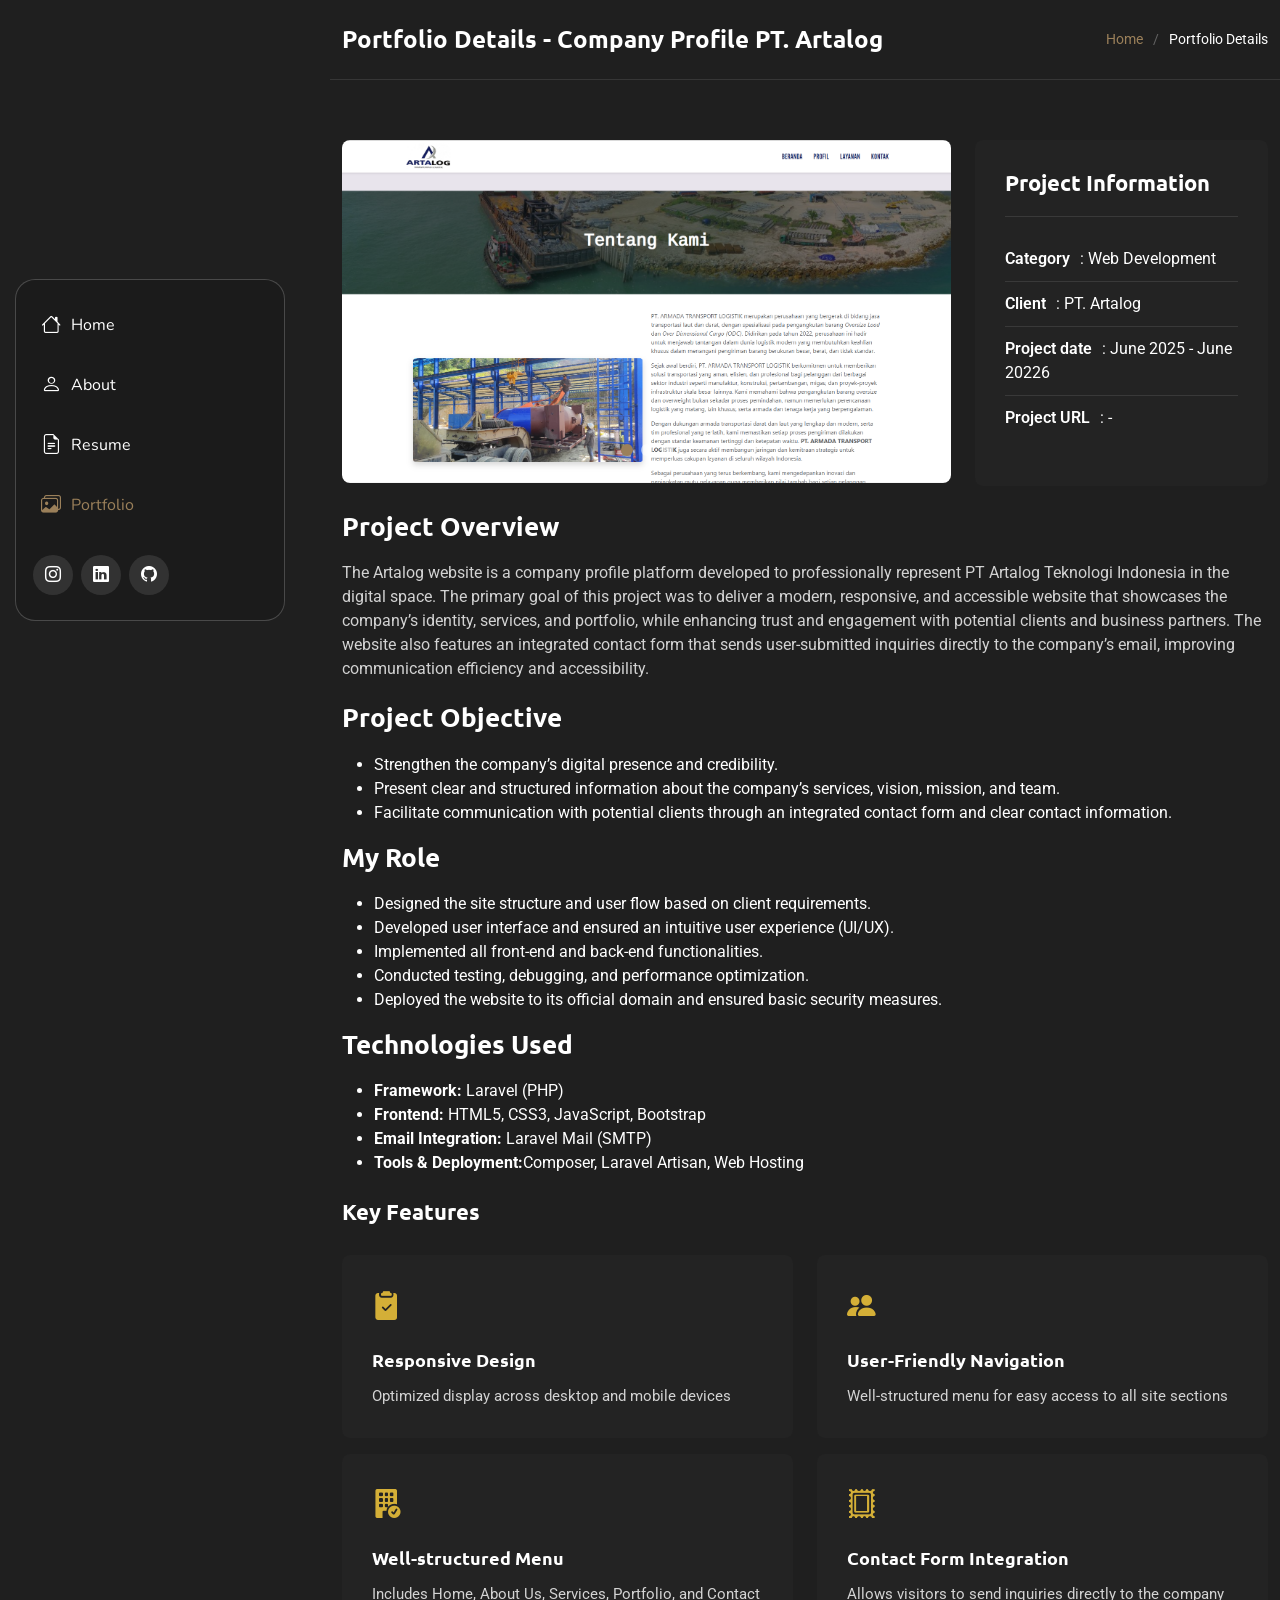
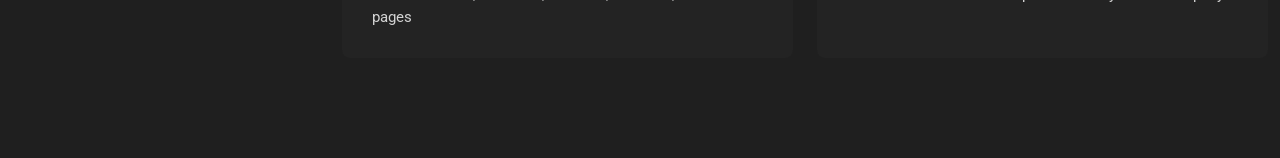
==== commit 3c004934: "v1.4" ====
--- a/portfolio-details-1.html
+++ b/portfolio-details-1.html
@@ -150,8 +150,8 @@
               <ul>
                 <li><strong>Category</strong>: Web Development</li>
                 <li><strong>Client</strong>: PT. Artalog</li>
-                <li><strong>Project date</strong>: June 2025</li>
-                <li><strong>Project URL</strong>: <a href="https://artalog.co.id/" target="_blank">www.artalog.com</a></li>
+                <li><strong>Project date</strong>: June 2025 - June 20226</li>
+                <li><strong>Project URL</strong>: -</li>
               </ul>
             </div>
           </div>
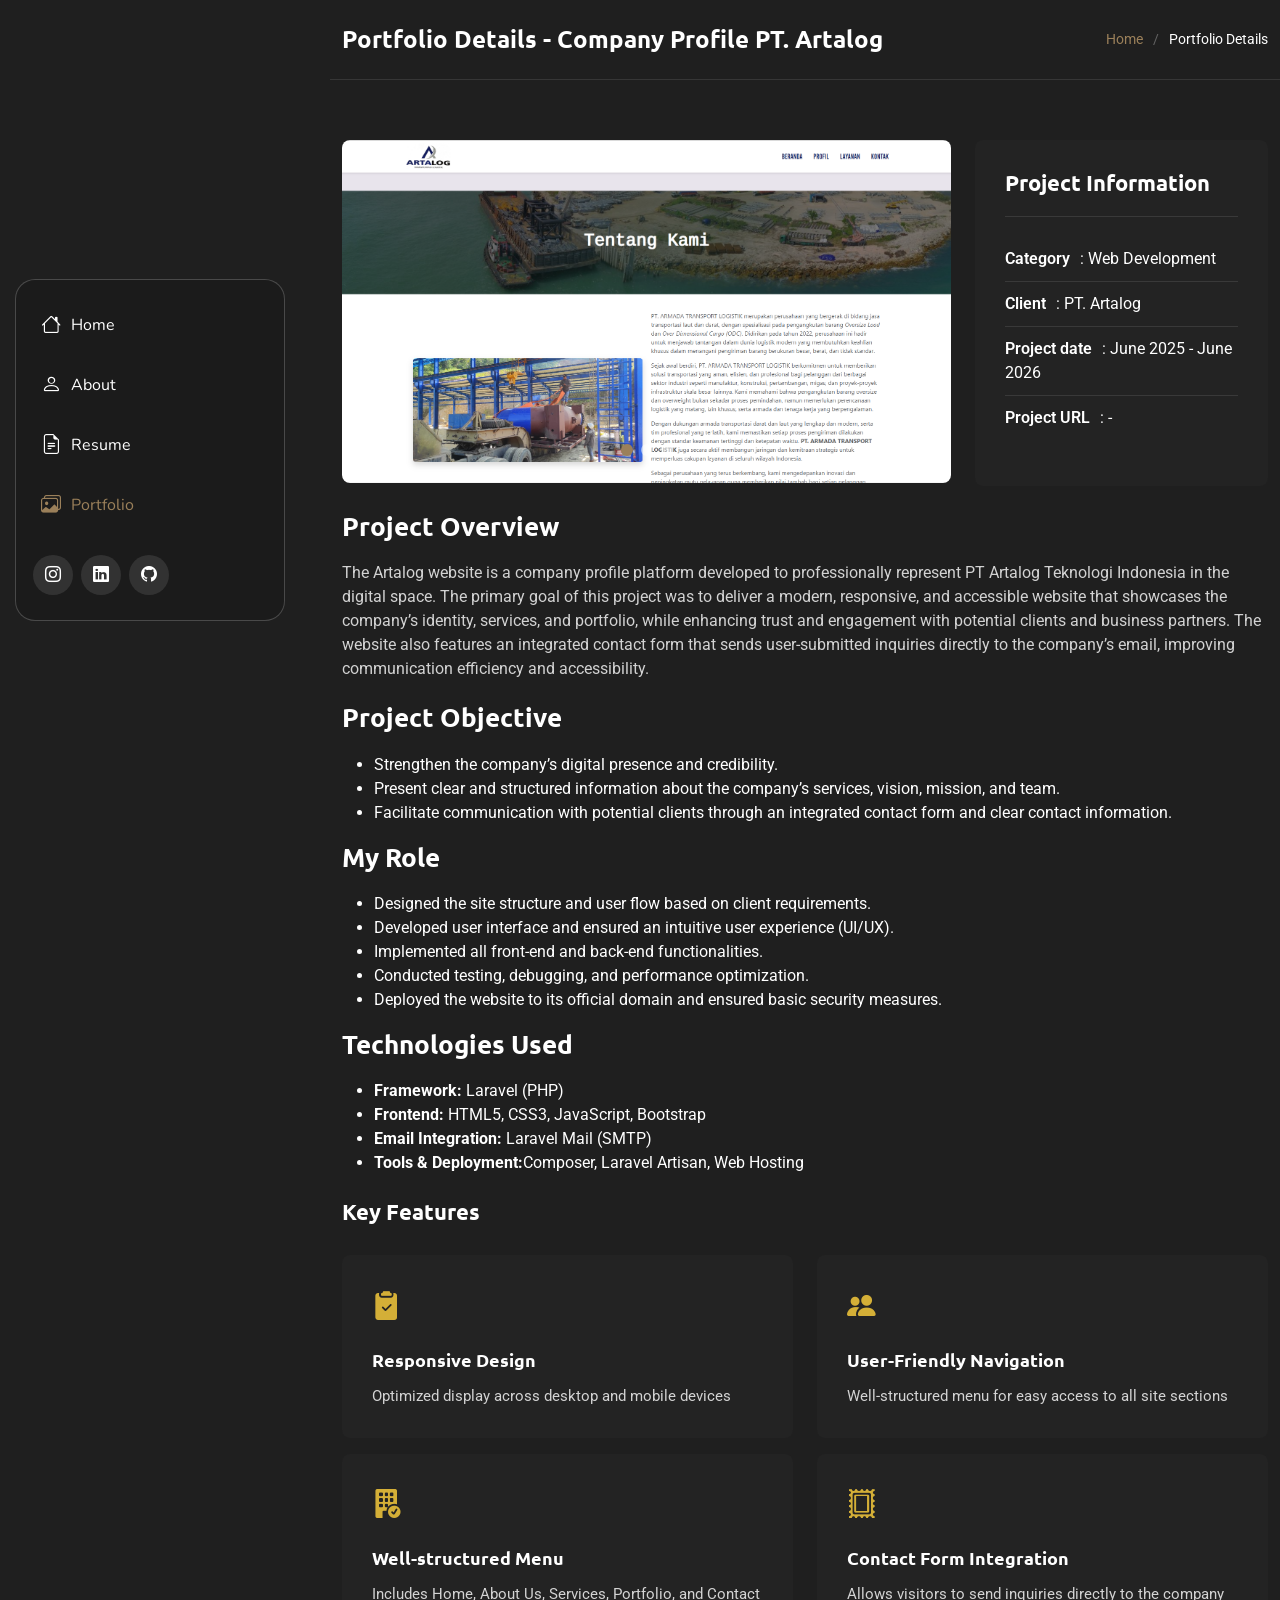
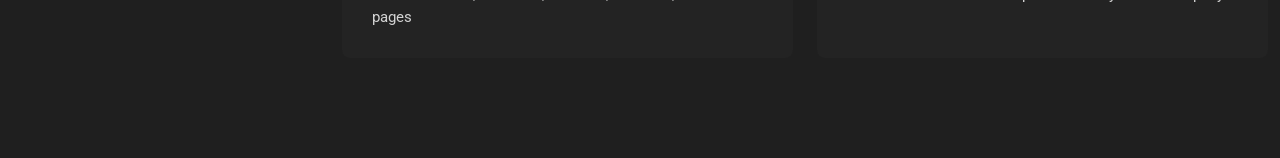
==== commit ff0527eb: "Update portfolio-details-1.html" ====
--- a/portfolio-details-1.html
+++ b/portfolio-details-1.html
@@ -150,7 +150,7 @@
               <ul>
                 <li><strong>Category</strong>: Web Development</li>
                 <li><strong>Client</strong>: PT. Artalog</li>
-                <li><strong>Project date</strong>: June 2025 - June 20226</li>
+                <li><strong>Project date</strong>: June 2025 - June 2026</li>
                 <li><strong>Project URL</strong>: -</li>
               </ul>
             </div>
